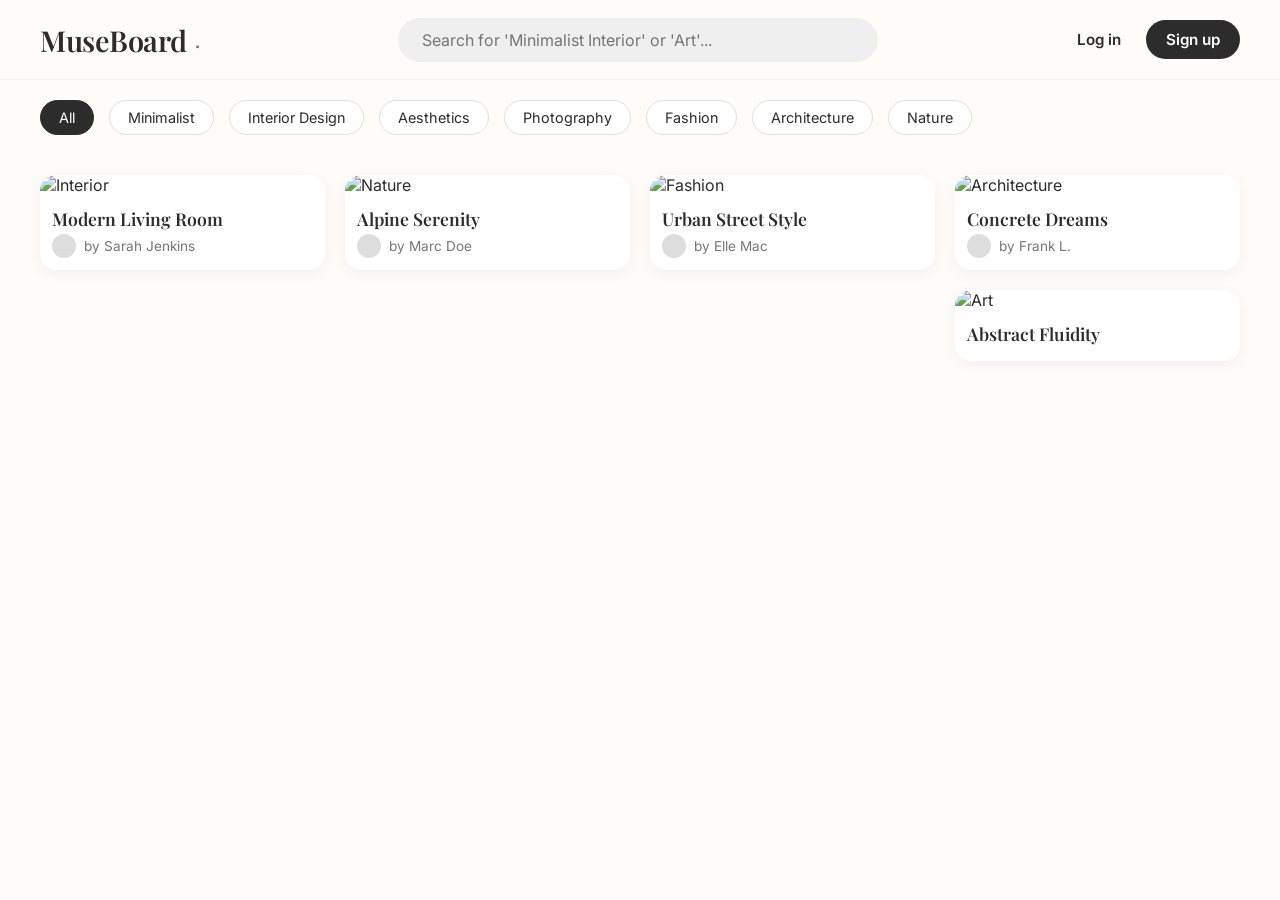
==== index.html @ be4bd3f5 "Add files via upload" ====
<!DOCTYPE html>
<html lang="en">
<head>
    <meta charset="UTF-8">
    <meta name="viewport" content="width=device-width, initial-scale=1.0">
    <title>MuseBoard | Discover Aesthetic</title>
    <link rel="preconnect" href="https://fonts.googleapis.com">
    <link rel="preconnect" href="https://fonts.gstatic.com" crossorigin>
    <link href="https://fonts.googleapis.com/css2?family=Inter:wght@300;400;600&family=Playfair+Display:wght@400;600&display=swap" rel="stylesheet">
    
    <style>
        /* --- RESET & VARIABLES --- */
        :root {
            --bg-color: #fdfcf8; /* Soft Cream */
            --text-main: #2c2c2c;
            --text-muted: #767676;
            --accent: #e63946; /* Subtle red for save button */
            --card-bg: #ffffff;
            --nav-height: 80px;
            --font-serif: 'Playfair Display', serif;
            --font-sans: 'Inter', sans-serif;
        }

        * {
            margin: 0;
            padding: 0;
            box-sizing: border-box;
        }

        body {
            background-color: var(--bg-color);
            font-family: var(--font-sans);
            color: var(--text-main);
            padding-top: var(--nav-height);
        }

        /* --- NAVIGATION --- */
        nav {
            position: fixed;
            top: 0;
            width: 100%;
            height: var(--nav-height);
            background: rgba(253, 252, 248, 0.95);
            backdrop-filter: blur(5px);
            display: flex;
            align-items: center;
            justify-content: space-between;
            padding: 0 40px;
            z-index: 100;
            border-bottom: 1px solid rgba(0,0,0,0.03);
        }

        .logo {
            font-family: var(--font-serif);
            font-size: 1.8rem;
            font-weight: 600;
            letter-spacing: -0.5px;
            color: var(--text-main);
            text-decoration: none;
            display: flex;
            align-items: center;
            gap: 8px;
        }

        .logo span {
            font-size: 1.2rem;
            color: var(--text-muted);
        }

        .search-bar {
            background: #efefef;
            border-radius: 30px;
            padding: 12px 24px;
            width: 40%;
            max-width: 600px;
            display: flex;
            align-items: center;
        }

        .search-bar input {
            background: transparent;
            border: none;
            outline: none;
            width: 100%;
            font-size: 1rem;
            font-family: var(--font-sans);
            color: var(--text-main);
        }

        .nav-links {
            display: flex;
            gap: 25px;
            align-items: center;
        }

        .nav-btn {
            text-decoration: none;
            color: var(--text-main);
            font-weight: 600;
            font-size: 0.95rem;
            transition: 0.2s;
        }

        .nav-btn.primary {
            background-color: var(--text-main);
            color: white;
            padding: 10px 20px;
            border-radius: 25px;
        }

        .nav-btn.primary:hover {
            background-color: #000;
            transform: translateY(-1px);
        }

        /* --- FILTER TAGS --- */
        .filters {
            display: flex;
            gap: 15px;
            padding: 20px 40px;
            overflow-x: auto;
            scrollbar-width: none; /* Hide scrollbar Firefox */
        }
        .filters::-webkit-scrollbar { display: none; } /* Hide scrollbar Chrome */

        .filter-tag {
            padding: 8px 18px;
            border: 1px solid #e0e0e0;
            border-radius: 20px;
            background: white;
            color: var(--text-main);
            font-size: 0.9rem;
            white-space: nowrap;
            cursor: pointer;
            transition: all 0.3s ease;
        }

        .filter-tag.active, .filter-tag:hover {
            background: var(--text-main);
            color: white;
            border-color: var(--text-main);
        }

        /* --- MASONRY GRID --- */
        .gallery-container {
            padding: 20px 40px;
            column-count: 4;
            column-gap: 20px;
        }

        @media (max-width: 1200px) { .gallery-container { column-count: 3; } }
        @media (max-width: 800px) { .gallery-container { column-count: 2; padding: 10px 20px;} }
        @media (max-width: 500px) { .gallery-container { column-count: 1; } }

        .pin {
            break-inside: avoid;
            margin-bottom: 20px;
            position: relative;
            border-radius: 16px;
            overflow: hidden;
            background: var(--card-bg);
            box-shadow: 0 4px 15px rgba(0,0,0,0.05);
            transition: transform 0.3s ease;
            cursor: zoom-in;
        }

        .pin:hover {
            transform: translateY(-4px);
            box-shadow: 0 10px 25px rgba(0,0,0,0.1);
        }

        .pin img {
            width: 100%;
            height: auto;
            display: block;
        }

        /* --- OVERLAY & TEXT --- */
        .pin-overlay {
            position: absolute;
            top: 0;
            left: 0;
            width: 100%;
            height: 100%;
            background: rgba(0,0,0,0.3);
            opacity: 0;
            transition: opacity 0.3s ease;
            display: flex;
            flex-direction: column;
            justify-content: space-between;
            padding: 15px;
        }

        .pin:hover .pin-overlay {
            opacity: 1;
        }

        .save-btn {
            align-self: flex-end;
            background-color: #e63946;
            color: white;
            border: none;
            padding: 10px 18px;
            border-radius: 24px;
            font-weight: 600;
            font-size: 0.9rem;
            cursor: pointer;
            transition: background 0.2s;
        }

        .save-btn:hover {
            background-color: #d62839;
        }

        .pin-info {
            padding: 12px;
        }

        .pin-title {
            font-family: var(--font-serif);
            font-size: 1.1rem;
            font-weight: 600;
            margin-bottom: 4px;
        }

        .pin-author {
            font-size: 0.85rem;
            color: var(--text-muted);
            display: flex;
            align-items: center;
            gap: 8px;
        }

        .avatar {
            width: 24px;
            height: 24px;
            border-radius: 50%;
            background-color: #ddd;
        }

    </style>
</head>
<body>

    <!-- Navigation -->
    <nav>
        <a href="#" class="logo">
            MuseBoard<span>.</span>
        </a>

        <div class="search-bar">
            <input type="text" placeholder="Search for 'Minimalist Interior' or 'Art'...">
        </div>

        <div class="nav-links">
            <a href="#" class="nav-btn">Log in</a>
            <a href="#" class="nav-btn primary">Sign up</a>
        </div>
    </nav>

    <!-- Filter Tags -->
    <div class="filters">
        <div class="filter-tag active">All</div>
        <div class="filter-tag">Minimalist</div>
        <div class="filter-tag">Interior Design</div>
        <div class="filter-tag">Aesthetics</div>
        <div class="filter-tag">Photography</div>
        <div class="filter-tag">Fashion</div>
        <div class="filter-tag">Architecture</div>
        <div class="filter-tag">Nature</div>
    </div>

    <!-- Masonry Grid -->
    <div class="gallery-container">

        <!-- Card 1 -->
        <div class="pin">
            <img src="https://images.unsplash.com/photo-1493663284031-b7e3aefcae8e?ixlib=rb-4.0.3&auto=format&fit=crop&w=800&q=80" alt="Interior">
            <div class="pin-overlay">
                <div></div> <!-- Spacer -->
                <button class="save-btn">Save</button>
            </div>
            <div class="pin-info">
                <div class="pin-title">Modern Living Room</div>
                <div class="pin-author">
                    <div class="avatar" style="background-image: url('https://randomuser.me/api/portraits/women/44.jpg'); background-size: cover;"></div>
                    by Sarah Jenkins
                </div>
            </div>
        </div>

        <!-- Card 2 -->
        <div class="pin">
            <img src="https://images.unsplash.com/photo-1519681393784-d120267933ba?ixlib=rb-4.0.3&auto=format&fit=crop&w=800&q=80" alt="Nature">
            <div class="pin-overlay">
                <div></div>
                <button class="save-btn">Save</button>
            </div>
            <div class="pin-info">
                <div class="pin-title">Alpine Serenity</div>
                <div class="pin-author">
                    <div class="avatar" style="background-image: url('https://randomuser.me/api/portraits/men/32.jpg'); background-size: cover;"></div>
                    by Marc Doe
                </div>
            </div>
        </div>

        <!-- Card 3 -->
        <div class="pin">
            <img src="https://images.unsplash.com/photo-1507643179173-01bfe04c832d?ixlib=rb-4.0.3&auto=format&fit=crop&w=800&q=80" alt="Fashion">
            <div class="pin-overlay">
                <div></div>
                <button class="save-btn">Save</button>
            </div>
            <div class="pin-info">
                <div class="pin-title">Urban Street Style</div>
                <div class="pin-author">
                    <div class="avatar" style="background-image: url('https://randomuser.me/api/portraits/women/65.jpg'); background-size: cover;"></div>
                    by Elle Mac
                </div>
            </div>
        </div>

        <!-- Card 4 -->
        <div class="pin">
            <img src="https://images.unsplash.com/photo-1513519245088-0e12902e5a38?ixlib=rb-4.0.3&auto=format&fit=crop&w=800&q=80" alt="Architecture">
            <div class="pin-overlay">
                <div></div>
                <button class="save-btn">Save</button>
            </div>
            <div class="pin-info">
                <div class="pin-title">Concrete Dreams</div>
                <div class="pin-author">
                    <div class="avatar" style="background-image: url('https://randomuser.me/api/portraits/men/85.jpg'); background-size: cover;"></div>
                    by Frank L.
                </div>
            </div>
        </div>

        <!-- Card 5 -->
        <div class="pin">
            <img src="https://images.unsplash.com/photo-1524413840807-0c3cb6fa808d?ixlib=rb-4.0.3&auto=format&fit=crop&w=800&q=80" alt="Art">
            <div class="pin-overlay">
                <div></div>
                <button class="save-btn">Save</button>
            </div>
            <div class="pin-info">
                <div class="pin-title">Abstract Fluidity</div>
                <div class="pin-author">
                    <div class="avatar" style="background-image: url('https
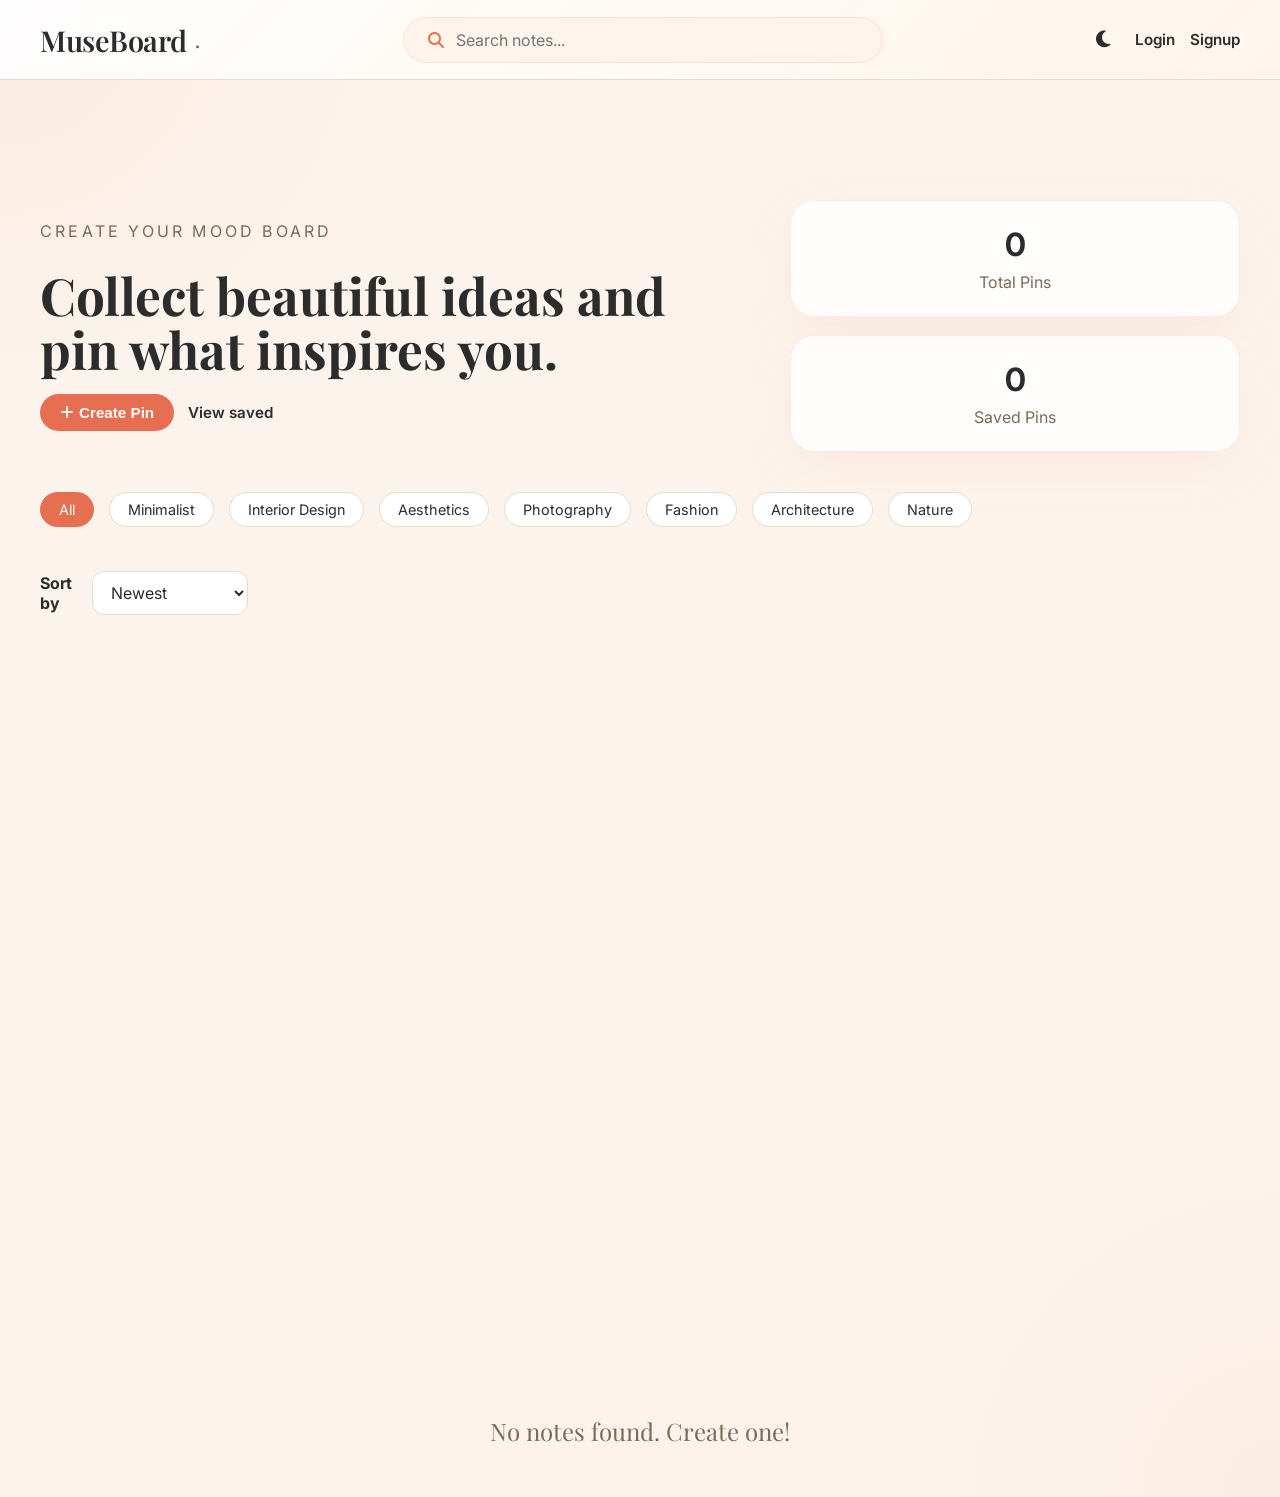
==== commit d2eca76b: "Add files via upload" ====
--- a/index.html
+++ b/index.html
@@ -7,237 +7,123 @@
     <link rel="preconnect" href="https://fonts.googleapis.com">
     <link rel="preconnect" href="https://fonts.gstatic.com" crossorigin>
     <link href="https://fonts.googleapis.com/css2?family=Inter:wght@300;400;600&family=Playfair+Display:wght@400;600&display=swap" rel="stylesheet">
-    
+    <link rel="stylesheet" href="https://cdnjs.cloudflare.com/ajax/libs/font-awesome/6.4.0/css/all.min.css">
+    <link rel="stylesheet" href="Style.css">
+    <script src="https://cdnjs.cloudflare.com/ajax/libs/html2canvas/1.4.1/html2canvas.min.js"></script>
+
     <style>
-        /* --- RESET & VARIABLES --- */
-        :root {
-            --bg-color: #fdfcf8; /* Soft Cream */
-            --text-main: #2c2c2c;
-            --text-muted: #767676;
-            --accent: #e63946; /* Subtle red for save button */
-            --card-bg: #ffffff;
-            --nav-height: 80px;
-            --font-serif: 'Playfair Display', serif;
-            --font-sans: 'Inter', sans-serif;
-        }
-
-        * {
-            margin: 0;
-            padding: 0;
-            box-sizing: border-box;
-        }
-
-        body {
-            background-color: var(--bg-color);
-            font-family: var(--font-sans);
-            color: var(--text-main);
-            padding-top: var(--nav-height);
-        }
-
-        /* --- NAVIGATION --- */
-        nav {
-            position: fixed;
-            top: 0;
-            width: 100%;
-            height: var(--nav-height);
-            background: rgba(253, 252, 248, 0.95);
-            backdrop-filter: blur(5px);
+        /* ── User Badge ── */
+        #userBadge {
+            display: none;
+            align-items: center;
+            gap: 9px;
+            background: var(--card, #fff);
+            border: 1px solid var(--border, #e0e0e0);
+            border-radius: 50px;
+            padding: 5px 13px 5px 5px;
+            box-shadow: 0 4px 18px rgba(0,0,0,0.12);
+            cursor: pointer;
+            position: relative;
+            animation: badgeIn 0.4s cubic-bezier(0.34,1.56,0.64,1) both;
+            transition: box-shadow 0.2s;
+        }
+        #userBadge:hover { box-shadow: 0 6px 24px rgba(230,57,70,0.18); }
+        #userBadge.visible { display: flex; }
+
+        @keyframes badgeIn {
+            from { opacity: 0; transform: scale(0.85) translateY(-6px); }
+            to   { opacity: 1; transform: scale(1)    translateY(0);    }
+        }
+
+        .avatar-circle {
+            width: 34px;
+            height: 34px;
+            border-radius: 50%;
+            background: linear-gradient(135deg, #e63946, #ff9a6c);
+            color: #fff;
             display: flex;
             align-items: center;
-            justify-content: space-between;
-            padding: 0 40px;
-            z-index: 100;
-            border-bottom: 1px solid rgba(0,0,0,0.03);
-        }
-
-        .logo {
-            font-family: var(--font-serif);
-            font-size: 1.8rem;
+            justify-content: center;
+            font-family: 'Playfair Display', serif;
+            font-size: 0.95rem;
+            font-weight: 700;
+            flex-shrink: 0;
+            box-shadow: 0 2px 8px rgba(230,57,70,0.3);
+            user-select: none;
+        }
+
+        .badge-email {
+            font-size: 0.82rem;
             font-weight: 600;
-            letter-spacing: -0.5px;
-            color: var(--text-main);
-            text-decoration: none;
+            color: var(--text, #222);
+            max-width: 150px;
+            white-space: nowrap;
+            overflow: hidden;
+            text-overflow: ellipsis;
+        }
+
+        /* Dropdown */
+        .badge-dropdown {
+            display: none;
+            position: absolute;
+            top: calc(100% + 6px);
+            right: 0;
+            background: var(--card, #fff);
+            border: 1px solid var(--border, #e0e0e0);
+            border-radius: 14px;
+            box-shadow: 0 10px 32px rgba(0,0,0,0.16);
+            min-width: 175px;
+            overflow: hidden;
+            z-index: 9999;
+            animation: dropIn 0.18s ease both;
+        }
+        @keyframes dropIn {
+            from { opacity: 0; transform: translateY(-6px); }
+            to   { opacity: 1; transform: translateY(0); }
+        }
+        #userBadge:hover .badge-dropdown,
+        #userBadge:focus-within .badge-dropdown { display: block; }
+
+        .dropdown-item {
+            padding: 11px 15px;
+            font-size: 0.86rem;
+            color: var(--text, #222);
+            cursor: pointer;
             display: flex;
             align-items: center;
-            gap: 8px;
-        }
-
-        .logo span {
-            font-size: 1.2rem;
-            color: var(--text-muted);
-        }
-
-        .search-bar {
-            background: #efefef;
-            border-radius: 30px;
-            padding: 12px 24px;
-            width: 40%;
-            max-width: 600px;
-            display: flex;
-            align-items: center;
-        }
-
-        .search-bar input {
-            background: transparent;
-            border: none;
-            outline: none;
-            width: 100%;
-            font-size: 1rem;
-            font-family: var(--font-sans);
-            color: var(--text-main);
-        }
-
-        .nav-links {
-            display: flex;
-            gap: 25px;
-            align-items: center;
-        }
-
-        .nav-btn {
-            text-decoration: none;
-            color: var(--text-main);
+            gap: 9px;
+            transition: background 0.15s;
+            font-family: 'Inter', sans-serif;
+        }
+        .dropdown-item:hover { background: rgba(230,57,70,0.07); }
+        .dropdown-item.logout {
+            color: #e63946;
+            border-top: 1px solid var(--border, #e0e0e0);
             font-weight: 600;
-            font-size: 0.95rem;
-            transition: 0.2s;
-        }
-
-        .nav-btn.primary {
-            background-color: var(--text-main);
-            color: white;
-            padding: 10px 20px;
-            border-radius: 25px;
-        }
-
-        .nav-btn.primary:hover {
-            background-color: #000;
-            transform: translateY(-1px);
-        }
-
-        /* --- FILTER TAGS --- */
-        .filters {
-            display: flex;
-            gap: 15px;
-            padding: 20px 40px;
-            overflow-x: auto;
-            scrollbar-width: none; /* Hide scrollbar Firefox */
-        }
-        .filters::-webkit-scrollbar { display: none; } /* Hide scrollbar Chrome */
-
-        .filter-tag {
-            padding: 8px 18px;
-            border: 1px solid #e0e0e0;
-            border-radius: 20px;
-            background: white;
-            color: var(--text-main);
-            font-size: 0.9rem;
-            white-space: nowrap;
-            cursor: pointer;
-            transition: all 0.3s ease;
-        }
-
-        .filter-tag.active, .filter-tag:hover {
-            background: var(--text-main);
-            color: white;
-            border-color: var(--text-main);
-        }
-
-        /* --- MASONRY GRID --- */
-        .gallery-container {
-            padding: 20px 40px;
-            column-count: 4;
-            column-gap: 20px;
-        }
-
-        @media (max-width: 1200px) { .gallery-container { column-count: 3; } }
-        @media (max-width: 800px) { .gallery-container { column-count: 2; padding: 10px 20px;} }
-        @media (max-width: 500px) { .gallery-container { column-count: 1; } }
-
-        .pin {
-            break-inside: avoid;
-            margin-bottom: 20px;
-            position: relative;
-            border-radius: 16px;
-            overflow: hidden;
-            background: var(--card-bg);
-            box-shadow: 0 4px 15px rgba(0,0,0,0.05);
-            transition: transform 0.3s ease;
-            cursor: zoom-in;
-        }
-
-        .pin:hover {
-            transform: translateY(-4px);
-            box-shadow: 0 10px 25px rgba(0,0,0,0.1);
-        }
-
-        .pin img {
-            width: 100%;
-            height: auto;
-            display: block;
-        }
-
-        /* --- OVERLAY & TEXT --- */
-        .pin-overlay {
-            position: absolute;
-            top: 0;
-            left: 0;
-            width: 100%;
-            height: 100%;
-            background: rgba(0,0,0,0.3);
-            opacity: 0;
-            transition: opacity 0.3s ease;
-            display: flex;
-            flex-direction: column;
-            justify-content: space-between;
-            padding: 15px;
-        }
-
-        .pin:hover .pin-overlay {
-            opacity: 1;
-        }
-
-        .save-btn {
-            align-self: flex-end;
-            background-color: #e63946;
-            color: white;
-            border: none;
-            padding: 10px 18px;
-            border-radius: 24px;
-            font-weight: 600;
-            font-size: 0.9rem;
-            cursor: pointer;
-            transition: background 0.2s;
-        }
-
-        .save-btn:hover {
-            background-color: #d62839;
-        }
-
-        .pin-info {
-            padding: 12px;
-        }
-
-        .pin-title {
-            font-family: var(--font-serif);
-            font-size: 1.1rem;
-            font-weight: 600;
-            margin-bottom: 4px;
-        }
-
-        .pin-author {
-            font-size: 0.85rem;
-            color: var(--text-muted);
-            display: flex;
-            align-items: center;
-            gap: 8px;
-        }
-
-        .avatar {
-            width: 24px;
-            height: 24px;
-            border-radius: 50%;
-            background-color: #ddd;
-        }
-
+        }
+        .dropdown-item svg { flex-shrink: 0; opacity: 0.8; }
+
+        [data-theme="dark"] #userBadge {
+            background: #12141f;
+            border-color: #2b3350;
+            box-shadow: 0 4px 18px rgba(0,0,0,0.35);
+        }
+
+        [data-theme="dark"] .badge-email,
+        [data-theme="dark"] .dropdown-item {
+            color: #ebefff;
+        }
+
+        [data-theme="dark"] .badge-dropdown {
+            background: #141928;
+            border-color: #2d374b;
+            box-shadow: 0 10px 32px rgba(0,0,0,0.35);
+        }
+
+        [data-theme="dark"] .dropdown-item:hover { background: rgba(255,255,255,0.08); }
+
+        /* Hide auth nav links when logged in */
+        .nav-links.logged-in .auth-only { display: none !important; }
     </style>
 </head>
 <body>
@@ -249,102 +135,549 @@
         </a>
 
         <div class="search-bar">
-            <input type="text" placeholder="Search for 'Minimalist Interior' or 'Art'...">
-        </div>
-
-        <div class="nav-links">
-            <a href="#" class="nav-btn">Log in</a>
-            <a href="#" class="nav-btn primary">Sign up</a>
-        </div>
-    </nav>
-
-    <!-- Filter Tags -->
-    <div class="filters">
-        <div class="filter-tag active">All</div>
-        <div class="filter-tag">Minimalist</div>
-        <div class="filter-tag">Interior Design</div>
-        <div class="filter-tag">Aesthetics</div>
-        <div class="filter-tag">Photography</div>
-        <div class="filter-tag">Fashion</div>
-        <div class="filter-tag">Architecture</div>
-        <div class="filter-tag">Nature</div>
-    </div>
-
-    <!-- Masonry Grid -->
-    <div class="gallery-container">
-
-        <!-- Card 1 -->
-        <div class="pin">
-            <img src="https://images.unsplash.com/photo-1493663284031-b7e3aefcae8e?ixlib=rb-4.0.3&auto=format&fit=crop&w=800&q=80" alt="Interior">
-            <div class="pin-overlay">
-                <div></div> <!-- Spacer -->
-                <button class="save-btn">Save</button>
-            </div>
-            <div class="pin-info">
-                <div class="pin-title">Modern Living Room</div>
-                <div class="pin-author">
-                    <div class="avatar" style="background-image: url('https://randomuser.me/api/portraits/women/44.jpg'); background-size: cover;"></div>
-                    by Sarah Jenkins
+            <i class="fa-solid fa-magnifying-glass search-icon"></i>
+            <input type="text" id="searchInput" placeholder="Search notes...">
+        </div>
+
+        <div class="nav-links" id="navLinks">
+            <button id="themeToggle" class="icon-btn" title="Toggle Dark Mode">
+                <i class="fa-solid fa-moon"></i>
+            </button>
+            <!-- Hidden once logged in -->
+            <a href="login.html" class="nav-btn auth-only">Login</a>
+            <a href="signup.html" class="nav-btn auth-only">Signup</a>
+
+            <!-- User Badge (shown when logged in) -->
+            <div id="userBadge" tabindex="0">
+                <div class="avatar-circle" id="avatarInitial">?</div>
+                <span class="badge-email" id="badgeEmail">user@example.com</span>
+
+                <div class="badge-dropdown">
+                    <div class="dropdown-item logout" id="logoutBtn">
+                        <svg width="14" height="14" viewBox="0 0 24 24" fill="none" stroke="currentColor" stroke-width="2"><path d="M9 21H5a2 2 0 0 1-2-2V5a2 2 0 0 1 2-2h4"/><polyline points="16 17 21 12 16 7"/><line x1="21" y1="12" x2="9" y2="12"/></svg>
+                        Sign Out
+                    </div>
                 </div>
             </div>
         </div>
-
-        <!-- Card 2 -->
-        <div class="pin">
-            <img src="https://images.unsplash.com/photo-1519681393784-d120267933ba?ixlib=rb-4.0.3&auto=format&fit=crop&w=800&q=80" alt="Nature">
-            <div class="pin-overlay">
-                <div></div>
-                <button class="save-btn">Save</button>
+    </nav>
+
+    <section class="hero">
+        <div class="hero-copy">
+            <p class="hero-label">Create your mood board</p>
+            <h1>Collect beautiful ideas and pin what inspires you.</h1>
+            <div class="hero-actions">
+                <button id="heroAddBtn" class="nav-btn primary"><i class="fa-solid fa-plus"></i> Create Pin</button>
+                <a href="saved.html" class="nav-btn">View saved</a>
             </div>
-            <div class="pin-info">
-                <div class="pin-title">Alpine Serenity</div>
-                <div class="pin-author">
-                    <div class="avatar" style="background-image: url('https://randomuser.me/api/portraits/men/32.jpg'); background-size: cover;"></div>
-                    by Marc Doe
+        </div>
+        <div class="hero-stats">
+            <div class="stat-card">
+                <span id="heroTotalCount">0</span>
+                <p>Total Pins</p>
+            </div>
+            <div class="stat-card">
+                <span id="heroSavedCount">0</span>
+                <p>Saved Pins</p>
+            </div>
+        </div>
+    </section>
+
+    <!-- Filter Tags -->
+    <div class="filter-row">
+        <div class="filters" id="categoryFilters">
+            <a href="category.html?category=All" class="filter-tag active" data-cat="All">All</a>
+            <a href="category.html?category=Minimalist" class="filter-tag" data-cat="Minimalist">Minimalist</a>
+            <a href="category.html?category=Interior%20Design" class="filter-tag" data-cat="Interior Design">Interior Design</a>
+            <a href="category.html?category=Aesthetics" class="filter-tag" data-cat="Aesthetics">Aesthetics</a>
+            <a href="category.html?category=Photography" class="filter-tag" data-cat="Photography">Photography</a>
+            <a href="category.html?category=Fashion" class="filter-tag" data-cat="Fashion">Fashion</a>
+            <a href="category.html?category=Architecture" class="filter-tag" data-cat="Architecture">Architecture</a>
+            <a href="category.html?category=Nature" class="filter-tag" data-cat="Nature">Nature</a>
+        </div>
+        <div class="sort-group">
+            <label for="sortOrder">Sort by</label>
+            <select id="sortOrder" class="form-control">
+                <option value="new">Newest</option>
+                <option value="old">Oldest</option>
+            </select>
+        </div>
+    </div>
+
+    <!-- Masonry Grid -->
+    <div class="gallery-container" id="boardContainer"></div>
+    
+    <div id="emptyState" class="hidden-el empty-state">
+        No notes found. Create one!
+    </div>
+
+    <button id="backToTop" class="back-to-top hidden-el" title="Back to top">
+        <i class="fa-solid fa-arrow-up"></i>
+    </button>
+
+    <div id="previewModal" class="preview-modal hidden-el">
+        <div class="preview-modal-card">
+            <button class="close-modal preview-close"><i class="fa-solid fa-times"></i></button>
+            <img id="previewImage" src="" alt="Preview" class="preview-image">
+            <div class="preview-details">
+                <p id="previewCategory" class="preview-category"></p>
+                <p id="previewText" class="preview-text"></p>
+            </div>
+            <div class="preview-actions">
+                <button id="previewPinButton" class="nav-btn primary"><i class="fa-solid fa-thumbtack"></i> Pin</button>
+                <button id="previewDownloadButton" class="nav-btn"><i class="fa-solid fa-download"></i> Download</button>
+                <button id="previewShareButton" class="nav-btn"><i class="fa-solid fa-share-from-square"></i> Share</button>
+            </div>
+        </div>
+    </div>
+
+    <!-- Modal -->
+    <div id="noteModal" class="modal hidden">
+        <div class="modal-content">
+            <div class="modal-header">
+                <h2 id="modalTitle">Add Note</h2>
+                <button class="close-modal"><i class="fa-solid fa-times"></i></button>
+            </div>
+            <form id="noteForm">
+                <input type="hidden" id="noteId">
+                <div class="form-group">
+                    <input id="noteTitle" class="form-control" placeholder="Title (optional)">
                 </div>
-            </div>
-        </div>
-
-        <!-- Card 3 -->
-        <div class="pin">
-            <img src="https://images.unsplash.com/photo-1507643179173-01bfe04c832d?ixlib=rb-4.0.3&auto=format&fit=crop&w=800&q=80" alt="Fashion">
-            <div class="pin-overlay">
-                <div></div>
-                <button class="save-btn">Save</button>
-            </div>
-            <div class="pin-info">
-                <div class="pin-title">Urban Street Style</div>
-                <div class="pin-author">
-                    <div class="avatar" style="background-image: url('https://randomuser.me/api/portraits/women/65.jpg'); background-size: cover;"></div>
-                    by Elle Mac
+                <div class="form-group">
+                    <textarea id="noteContent" class="form-control" placeholder="Write something aesthetic..."></textarea>
                 </div>
-            </div>
-        </div>
-
-        <!-- Card 4 -->
-        <div class="pin">
-            <img src="https://images.unsplash.com/photo-1513519245088-0e12902e5a38?ixlib=rb-4.0.3&auto=format&fit=crop&w=800&q=80" alt="Architecture">
-            <div class="pin-overlay">
-                <div></div>
-                <button class="save-btn">Save</button>
-            </div>
-            <div class="pin-info">
-                <div class="pin-title">Concrete Dreams</div>
-                <div class="pin-author">
-                    <div class="avatar" style="background-image: url('https://randomuser.me/api/portraits/men/85.jpg'); background-size: cover;"></div>
-                    by Frank L.
+                <div class="form-group">
+                    <label style="font-weight: 600; margin-bottom: 8px; display: block;">Image (Optional)</label>
+                    <input type="file" id="noteImage" accept="image/*" class="form-control" style="border: none; padding: 0;">
+                    <input type="url" id="noteImageUrl" class="form-control" placeholder="Or enter an image URL">
+                    <img id="imagePreview" class="hidden-el" style="max-width: 100%; max-height: 200px; margin-top: 10px; border-radius: 8px;">
                 </div>
-            </div>
-        </div>
-
-        <!-- Card 5 -->
-        <div class="pin">
-            <img src="https://images.unsplash.com/photo-1524413840807-0c3cb6fa808d?ixlib=rb-4.0.3&auto=format&fit=crop&w=800&q=80" alt="Art">
-            <div class="pin-overlay">
-                <div></div>
-                <button class="save-btn">Save</button>
-            </div>
-            <div class="pin-info">
-                <div class="pin-title">Abstract Fluidity</div>
-                <div class="pin-author">
-                    <div class="avatar" style="background-image: url('https+                <div class="form-group category-group">
+                    <label style="font-weight: 600; margin-bottom: 8px; display: block;">Category</label>
+                    <select id="noteCategory" class="form-control">
+                        <option value="Minimalist">Minimalist</option>
+                        <option value="Interior Design">Interior Design</option>
+                        <option value="Aesthetics">Aesthetics</option>
+                        <option value="Photography">Photography</option>
+                        <option value="Fashion">Fashion</option>
+                        <option value="Architecture">Architecture</option>
+                        <option value="Nature">Nature</option>
+                        <option value="Other">Other</option>
+                    </select>
+                </div>
+                <button type="submit" class="nav-btn primary" style="width: 100%; justify-content: center; padding: 15px;">Save Note</button>
+            </form>
+        </div>
+    </div>
+
+    <!-- Firebase Compat SDK -->
+    <script src="https://www.gstatic.com/firebasejs/9.23.0/firebase-app-compat.js"></script>
+    <script src="https://www.gstatic.com/firebasejs/9.23.0/firebase-auth-compat.js"></script>
+    <script src="https://www.gstatic.com/firebasejs/9.23.0/firebase-firestore-compat.js"></script>
+
+    <script>
+        // ── Firebase Init ──
+        var firebaseConfig = {
+            apiKey:            "AIzaSyDbsi3PaZ993KuT1pDPMuOfNE8oFNhrAi0",
+            authDomain:        "muse-board-d1a13.firebaseapp.com",
+            projectId:         "muse-board-d1a13",
+            storageBucket:     "muse-board-d1a13.firebasestorage.app",
+            messagingSenderId: "196744972241",
+            appId:             "1:196744972241:web:4e4691b96de283b50782f0",
+            measurementId:     "G-47BMD7B5QR"
+        };
+        if (!firebase.apps.length) { firebase.initializeApp(firebaseConfig); }
+        var auth = firebase.auth();
+
+        var userBadge     = document.getElementById('userBadge');
+        var avatarInitial = document.getElementById('avatarInitial');
+        var badgeEmail    = document.getElementById('badgeEmail');
+        var logoutBtn     = document.getElementById('logoutBtn');
+        var navLinks      = document.getElementById('navLinks');
+
+        // Show/hide badge based on auth state
+        auth.onAuthStateChanged(function(user) {
+            if (user) {
+                var email   = user.email || '';
+                var initial = email ? email.charAt(0).toUpperCase() : (user.displayName ? user.displayName.charAt(0).toUpperCase() : '?');
+                avatarInitial.textContent = initial;
+                badgeEmail.textContent    = email;
+                userBadge.classList.add('visible');
+                navLinks.classList.add('logged-in');   
+            } else {
+                userBadge.classList.remove('visible');
+                navLinks.classList.remove('logged-in');
+            }
+        });
+
+        logoutBtn.addEventListener('click', function() {
+            auth.signOut();
+        });
+    </script>
+
+    <script>
+        document.addEventListener('DOMContentLoaded', () => {
+            const boardContainer = document.getElementById('boardContainer');
+            const emptyState = document.getElementById('emptyState');
+            const searchInput = document.getElementById('searchInput');
+            const themeToggle = document.getElementById('themeToggle');
+            
+            const noteModal = document.getElementById('noteModal');
+            const previewModal = document.getElementById('previewModal');
+            const noteCloseBtn = noteModal.querySelector('.close-modal');
+            const previewCloseBtn = previewModal.querySelector('.preview-close');
+            const noteForm = document.getElementById('noteForm');
+            const noteIdInput = document.getElementById('noteId');
+            const noteTitleInput = document.getElementById('noteTitle');
+            const noteContentInput = document.getElementById('noteContent');
+            const noteCategoryInput = document.getElementById('noteCategory');
+            const noteImageInput = document.getElementById('noteImage');
+            const noteImageUrlInput = document.getElementById('noteImageUrl');
+            const imagePreview = document.getElementById('imagePreview');
+            const modalTitle = document.getElementById('modalTitle');
+            const heroAddBtn = document.getElementById('heroAddBtn');
+            const heroTotalCount = document.getElementById('heroTotalCount');
+            const heroSavedCount = document.getElementById('heroSavedCount');
+            const previewImage = document.getElementById('previewImage');
+            const previewText = document.getElementById('previewText');
+            const previewCategory = document.getElementById('previewCategory');
+            const previewPinButton = document.getElementById('previewPinButton');
+            const previewDownloadButton = document.getElementById('previewDownloadButton');
+            const previewShareButton = document.getElementById('previewShareButton');
+            const sortOrder = document.getElementById('sortOrder');
+            const backToTop = document.getElementById('backToTop');
+            let currentNoteColor = '#ffffff';
+            let currentPreviewNoteId = null;
+            
+            let currentImageBase64 = null;
+            
+            const filterTags = document.querySelectorAll('.filter-tag');
+
+            let notes = JSON.parse(localStorage.getItem('museboard_notes')) || [];
+            let historyStack = [];
+            let currentCategory = 'All';
+
+            initTheme();
+            renderNotes();
+
+            // --- Theme ---
+            function initTheme() {
+                const saved = localStorage.getItem('theme');
+                if (saved === 'dark' || (!saved && window.matchMedia('(prefers-color-scheme: dark)').matches)) {
+                    document.documentElement.setAttribute('data-theme', 'dark');
+                    themeToggle.innerHTML = '<i class="fa-solid fa-sun"></i>';
+                }
+                themeToggle.addEventListener('click', () => {
+                    if (document.documentElement.getAttribute('data-theme') === 'dark') {
+                        document.documentElement.removeAttribute('data-theme');
+                        localStorage.setItem('theme', 'light');
+                        themeToggle.innerHTML = '<i class="fa-solid fa-moon"></i>';
+                    } else {
+                        document.documentElement.setAttribute('data-theme', 'dark');
+                        localStorage.setItem('theme', 'dark');
+                        themeToggle.innerHTML = '<i class="fa-solid fa-sun"></i>';
+                    }
+                });
+            }
+
+            // --- Data ---
+            function saveNotes(newNotes) {
+                historyStack.push(JSON.stringify(notes));
+                if (historyStack.length > 20) historyStack.shift();
+                notes = newNotes;
+                localStorage.setItem('museboard_notes', JSON.stringify(notes));
+                renderNotes();
+            }
+
+            document.addEventListener('keydown', (e) => {
+                if ((e.ctrlKey || e.metaKey) && e.key === 'z') {
+                    e.preventDefault();
+                }
+                if (e.key.toLowerCase() === 'n' && !e.target.matches('input, textarea')) {
+                    e.preventDefault();
+                    openModal();
+                }
+            });
+
+            // --- Filters ---
+            filterTags.forEach(tag => {
+                tag.addEventListener('click', () => {
+                    filterTags.forEach(t => t.classList.remove('active'));
+                    tag.classList.add('active');
+                    currentCategory = tag.getAttribute('data-cat');
+                    renderNotes();
+                });
+            });
+
+            searchInput.addEventListener('input', () => renderNotes());
+            sortOrder.addEventListener('change', () => renderNotes());
+            heroAddBtn.addEventListener('click', () => openModal());
+            previewCloseBtn.addEventListener('click', () => previewModal.classList.add('hidden-el'));
+            previewModal.addEventListener('click', (event) => {
+                if (event.target === previewModal) previewModal.classList.add('hidden-el');
+            });
+
+            previewPinButton.addEventListener('click', () => {
+                if (!currentPreviewNoteId) return;
+                const idx = notes.findIndex(n => n.id === currentPreviewNoteId);
+                if (idx > -1) {
+                    const updated = [...notes];
+                    updated[idx] = { ...updated[idx], saved: !updated[idx].saved };
+                    saveNotes(updated);
+                    previewModal.classList.add('hidden-el');
+                }
+            });
+
+            previewDownloadButton.addEventListener('click', () => {
+                if (!currentPreviewNoteId) return;
+                const note = notes.find(n => n.id === currentPreviewNoteId);
+                if (note && note.image) {
+                    const link = document.createElement('a');
+                    link.href = note.image;
+                    link.download = `MuseBoard_pin_${note.id}.png`;
+                    link.click();
+                }
+            });
+
+            previewShareButton.addEventListener('click', async () => {
+                if (!currentPreviewNoteId) return;
+                const note = notes.find(n => n.id === currentPreviewNoteId);
+                if (!note) return;
+                const shareText = `${note.title ? note.title + '\n' : ''}${note.content}\n\nCheck out this pin on MuseBoard.`;
+                try {
+                    await navigator.clipboard.writeText(shareText);
+                    alert('Pin copied to clipboard!');
+                } catch (error) {
+                    console.error('Clipboard write failed:', error);
+                    alert('Unable to copy pin. Please try again.');
+                }
+            });
+
+            window.addEventListener('scroll', () => {
+                if (window.scrollY > 280) {
+                    backToTop.classList.add('visible');
+                    backToTop.classList.remove('hidden-el');
+                } else {
+                    backToTop.classList.remove('visible');
+                    backToTop.classList.add('hidden-el');
+                }
+            });
+
+            backToTop.addEventListener('click', () => {
+                window.scrollTo({ top: 0, behavior: 'smooth' });
+            });
+
+            // --- Rendering ---
+            function renderNotes() {
+                boardContainer.innerHTML = '';
+                updateHeroStats();
+                let filtered = notes;
+
+                if (currentCategory !== 'All') {
+                    filtered = filtered.filter(n => n.category === currentCategory);
+                }
+
+                const term = searchInput.value.toLowerCase();
+                if (term) {
+                    filtered = filtered.filter(n => n.content.toLowerCase().includes(term));
+                }
+
+                if (filtered.length === 0) {
+                    emptyState.classList.remove('hidden-el');
+                } else {
+                    emptyState.classList.add('hidden-el');
+                    filtered.sort((a, b) => {
+                        if (sortOrder.value === 'old') return a.timestamp - b.timestamp;
+                        return b.timestamp - a.timestamp;
+                    });
+
+                    filtered.forEach(note => {
+                        const card = document.createElement('div');
+                        card.className = 'pin';
+                        card.style.backgroundColor = note.color;
+                        
+                        const hex = note.color.replace('#', '');
+                        const r = parseInt(hex.substr(0, 2), 16), g = parseInt(hex.substr(2, 2), 16), b = parseInt(hex.substr(4, 2), 16);
+                        const yiq = ((r * 299) + (g * 587) + (b * 114)) / 1000;
+                        const textColor = (yiq >= 128) ? '#2c2c2c' : '#ffffff';
+                        card.style.color = textColor;
+
+                        const imgHtml = note.image ? `<img src="${note.image}" alt="Note Image" class="pin-image">` : '';
+                        const titleHtml = note.title ? `<h3 class="pin-title">${escapeHTML(note.title)}</h3>` : '';
+
+                        card.innerHTML = `
+                            <div class="pin-badge">${note.category || 'Other'}</div>
+                            ${imgHtml}
+                            ${titleHtml}
+                            <div class="note-content">${escapeHTML(note.content)}</div>
+                            <div class="pin-overlay">
+                                <div></div>
+                                <div class="action-buttons">
+                                    <button class="save-btn edit-btn" data-id="${note.id}" title="Edit"><i class="fa-solid fa-pen"></i></button>
+                                    ${note.image ? `<button class="save-btn save-img-btn ${note.saved ? 'saved' : ''}" data-id="${note.id}" title="${note.saved ? 'Unsave' : 'Save'}"><i class="fa-solid fa-bookmark"></i></button>` : ''}
+                                    ${note.image ? `<button class="save-btn download-img-btn" data-id="${note.id}" title="Download Image"><i class="fa-solid fa-download"></i></button>` : ''}
+                                    <button class="save-btn delete delete-btn" data-id="${note.id}" title="Delete"><i class="fa-solid fa-trash"></i></button>
+                                </div>
+                            </div>
+                        `;
+                        boardContainer.appendChild(card);
+                        const previewImageEl = card.querySelector('.pin-image');
+                        if (previewImageEl) {
+                            previewImageEl.addEventListener('click', () => openPreview(note));
+                        }
+                    });
+
+                    document.querySelectorAll('.edit-btn').forEach(btn => btn.addEventListener('click', (e) => openModal(e.currentTarget.dataset.id)));
+                    document.querySelectorAll('.save-img-btn').forEach(btn => btn.addEventListener('click', (e) => {
+                        const idx = notes.findIndex(n => n.id === e.currentTarget.dataset.id);
+                        if (idx > -1) {
+                            const updated = [...notes];
+                            updated[idx] = { ...updated[idx], saved: !updated[idx].saved };
+                            saveNotes(updated);
+                        }
+                    }));
+                    document.querySelectorAll('.download-img-btn').forEach(btn => btn.addEventListener('click', (e) => {
+                        const imgNote = notes.find(n => n.id === e.currentTarget.dataset.id);
+                        if (imgNote && imgNote.image) {
+                            const link = document.createElement('a');
+                            link.href = imgNote.image;
+                            link.download = `MuseBoard_image_${imgNote.id}.png`;
+                            link.click();
+                        }
+                    }));
+                    document.querySelectorAll('.delete-btn').forEach(btn => btn.addEventListener('click', (e) => {
+                        if(confirm('Delete note?')) saveNotes(notes.filter(n => n.id !== e.currentTarget.dataset.id));
+                    }));
+                }
+            }
+
+            function updateHeroStats() {
+                const savedCount = notes.filter(n => n.saved).length;
+                heroTotalCount.textContent = notes.length;
+                heroSavedCount.textContent = savedCount;
+                if (previewPinButton) {
+                    previewPinButton.textContent = previewPinButton.textContent.includes('Unpin') ? 'Unpin' : 'Pin';
+                }
+            }
+
+            function openPreview(note) {
+                currentPreviewNoteId = note.id;
+                previewImage.src = note.image || '';
+                previewText.textContent = note.content;
+                previewCategory.textContent = note.category ? note.category : 'Other';
+                previewPinButton.innerHTML = note.saved ? '<i class="fa-solid fa-thumbtack"></i> Unpin' : '<i class="fa-solid fa-thumbtack"></i> Pin';
+                previewModal.classList.remove('hidden-el');
+            }
+
+            function escapeHTML(str) {
+                return str.replace(/[&<>'"]/g, tag => ({'&': '&amp;', '<': '&lt;', '>': '&gt;', "'": '&#39;', '"': '&quot;'}[tag] || tag));
+            }
+
+            // --- Modal ---
+            function openModal(id = null) {
+                noteImageInput.value = '';
+                imagePreview.src = '';
+                imagePreview.classList.add('hidden-el');
+                currentImageBase64 = null;
+
+                if (id) {
+                    const note = notes.find(n => n.id === id);
+                    if (note) {
+                        modalTitle.textContent = 'Edit Note';
+                        noteIdInput.value = note.id;
+                        noteTitleInput.value = note.title || '';
+                        noteContentInput.value = note.content;
+                        currentNoteColor = note.color;
+                        noteCategoryInput.value = note.category || 'Minimalist';
+                        if (note.image) {
+                            imagePreview.src = note.image;
+                            imagePreview.classList.remove('hidden-el');
+                            currentImageBase64 = note.image;
+                            if (!note.image.startsWith('data:image')) {
+                                noteImageUrlInput.value = note.image;
+                            } else {
+                                noteImageUrlInput.value = '';
+                            }
+                        }
+                    }
+                } else {
+                    modalTitle.textContent = 'Add Note';
+                    noteIdInput.value = '';
+                    noteTitleInput.value = '';
+                    noteContentInput.value = '';
+                    noteCategoryInput.value = currentCategory !== 'All' ? currentCategory : 'Minimalist';
+                    noteImageInput.value = '';
+                    noteImageUrlInput.value = '';
+                    imagePreview.src = '';
+                    imagePreview.classList.add('hidden-el');
+                    const colors = ['#fdfcf8', '#ffe5d9', '#d8e2dc', '#fcd5ce', '#e8e8e4', '#ffffff'];
+                    currentNoteColor = colors[Math.floor(Math.random() * colors.length)];
+                }
+                noteModal.classList.remove('hidden');
+                setTimeout(() => noteContentInput.focus(), 50);
+            }
+
+            noteCloseBtn.addEventListener('click', () => noteModal.classList.add('hidden'));
+
+            noteImageInput.addEventListener('change', (e) => {
+                noteImageUrlInput.value = '';
+                const file = e.target.files[0];
+                if (file) {
+                    if (file.size > 2 * 1024 * 1024) {
+                        alert("Please select an image smaller than 2MB to save space.");
+                        noteImageInput.value = '';
+                        return;
+                    }
+                    const reader = new FileReader();
+                    reader.onload = (ev) => {
+                        currentImageBase64 = ev.target.result;
+                        imagePreview.src = currentImageBase64;
+                        imagePreview.classList.remove('hidden-el');
+                    };
+                    reader.readAsDataURL(file);
+                } else {
+                    currentImageBase64 = noteImageUrlInput.value.trim() || null;
+                    if (currentImageBase64) {
+                        imagePreview.src = currentImageBase64;
+                        imagePreview.classList.remove('hidden-el');
+                    } else {
+                        imagePreview.src = '';
+                        imagePreview.classList.add('hidden-el');
+                    }
+                }
+            });
+
+            noteImageUrlInput.addEventListener('input', (e) => {
+                if (e.target.value.trim()) {
+                    currentImageBase64 = e.target.value.trim();
+                    imagePreview.src = currentImageBase64;
+                    imagePreview.classList.remove('hidden-el');
+                    noteImageInput.value = '';
+                } else if (!noteImageInput.files.length) {
+                    currentImageBase64 = null;
+                    imagePreview.src = '';
+                    imagePreview.classList.add('hidden-el');
+                }
+            });
+
+            noteForm.addEventListener('submit', (e) => {
+                e.preventDefault();
+                const id = noteIdInput.value;
+                const content = noteContentInput.value.trim();
+                if (!content && !currentImageBase64) return;
+
+                let newNotes = [...notes];
+                if (id) {
+                    const idx = newNotes.findIndex(n => n.id === id);
+                    if (idx > -1) newNotes[idx] = { ...newNotes[idx], title: noteTitleInput.value.trim(), content, color: currentNoteColor, category: noteCategoryInput.value, image: currentImageBase64, timestamp: Date.now() };
+                } else {
+                    newNotes.push({ id: Date.now().toString(), title: noteTitleInput.value.trim(), content, color: currentNoteColor, category: noteCategoryInput.value, image: currentImageBase64, saved: false, timestamp: Date.now() });
+                }
+
+                saveNotes(newNotes);
+                noteModal.classList.add('hidden');
+            });
+        });
+    </script>
+</body>
+</html>
--- a/Style.css
+++ b/Style.css
@@ -0,0 +1,745 @@
+:root {
+    --bg-color: #fcf4ec; /* Soft Almond */
+    --text-main: #2c2c2c;
+    --text-muted: #7c6a5a;
+    --accent: #e76f51; /* Warm coral accent */
+    --card-bg: #ffffff;
+    --nav-height: 80px;
+    --font-serif: 'Playfair Display', serif;
+    --font-sans: 'Inter', sans-serif;
+    --border-color: #e8dacf;
+}
+
+[data-theme="dark"] {
+    --bg-color: #0b0d17;
+    --text-main: #e7e9f2;
+    --text-muted: #98a2c0;
+    --accent: #c56f78;
+    --card-bg: #101428;
+    --border-color: #232a41;
+}
+
+* {
+    margin: 0;
+    padding: 0;
+    box-sizing: border-box;
+}
+
+body {
+    background-color: var(--bg-color);
+    font-family: var(--font-sans);
+    color: var(--text-main);
+    padding-top: var(--nav-height);
+    transition: background-color 0.3s, color 0.3s;
+    background-image: radial-gradient(circle at top left, rgba(231,111,81,0.08), transparent 20%), radial-gradient(circle at bottom right, rgba(231,111,81,0.06), transparent 18%);
+}
+
+.hero {
+    display: grid;
+    grid-template-columns: 1.6fr 1fr;
+    gap: 30px;
+    align-items: center;
+    padding: 120px 40px 20px;
+}
+
+.hero-copy {
+    max-width: 680px;
+}
+
+.hero-label {
+    display: inline-flex;
+    text-transform: uppercase;
+    letter-spacing: 0.2em;
+    font-size: 0.75rem;
+    margin-bottom: 16px;
+    color: #c56543;
+}
+
+.hero-copy h1 {
+    font-family: var(--font-serif);
+    font-size: clamp(2.8rem, 4vw, 4.5rem);
+    line-height: 1.05;
+    margin-bottom: 18px;
+    color: var(--text-main);
+}
+
+.hero-copy p {
+    font-size: 1rem;
+    max-width: 600px;
+    color: var(--text-muted);
+    margin-bottom: 28px;
+}
+
+.hero-actions {
+    display: flex;
+    flex-wrap: wrap;
+    gap: 14px;
+}
+
+.hero-stats {
+    display: grid;
+    gap: 18px;
+}
+
+.stat-card {
+    padding: 24px;
+    border-radius: 24px;
+    background: rgba(255,255,255,0.8);
+    box-shadow: 0 18px 50px rgba(230, 111, 81, 0.08);
+    border: 1px solid rgba(231,111,81,0.12);
+    display: flex;
+    flex-direction: column;
+    gap: 8px;
+    text-align: center;
+}
+
+.stat-card span {
+    font-size: 2rem;
+    font-weight: 700;
+    color: var(--text-main);
+}
+
+.stat-card p {
+    margin: 0;
+    color: var(--text-muted);
+}
+
+@media (max-width: 900px) {
+    .hero {
+        grid-template-columns: 1fr;
+        padding-top: 100px;
+    }
+}
+
+/* --- NAVIGATION --- */
+nav {
+    position: fixed;
+    top: 0;
+    width: 100%;
+    height: var(--nav-height);
+    background: linear-gradient(135deg, rgba(255,255,255,0.95), rgba(255,244,235,0.92));
+    backdrop-filter: blur(5px);
+    display: flex;
+    align-items: center;
+    justify-content: space-between;
+    padding: 0 40px;
+    z-index: 100;
+    border-bottom: 1px solid var(--border-color);
+    transition: background-color 0.3s;
+}
+
+[data-theme="dark"] nav {
+    background: rgba(14, 16, 28, 0.9);
+}
+
+[data-theme="dark"] .nav-btn,
+[data-theme="dark"] .search-bar input,
+[data-theme="dark"] .filter-tag,
+[data-theme="dark"] .sort-group label,
+[data-theme="dark"] .sort-group select {
+    color: var(--text-main);
+}
+
+[data-theme="dark"] .nav-btn.primary {
+    background: linear-gradient(135deg, rgba(197, 111, 120, 0.95), rgba(179, 98, 110, 0.95));
+    color: var(--bg-color);
+}
+
+[data-theme="dark"] .nav-btn.primary:hover {
+    background: linear-gradient(135deg, rgba(212, 116, 134, 0.95), rgba(190, 104, 121, 0.95));
+}
+
+[data-theme="dark"] body {
+    background-image: radial-gradient(circle at top left, rgba(255,127,127,0.05), transparent 18%), radial-gradient(circle at bottom right, rgba(76,138,255,0.05), transparent 14%);
+}
+
+[data-theme="dark"] .stat-card {
+    background: rgba(255,255,255,0.05);
+    border-color: rgba(255,255,255,0.08);
+    box-shadow: 0 18px 40px rgba(0,0,0,0.25);
+}
+
+[data-theme="dark"] .stat-card span {
+    color: var(--accent);
+}
+
+[data-theme="dark"] .stat-card p {
+    color: var(--text-muted);
+}
+
+[data-theme="dark"] .hero-label,
+[data-theme="dark"] .hero-copy h1,
+[data-theme="dark"] .hero-copy p {
+    color: var(--text-main);
+}
+
+[data-theme="dark"] .search-bar {
+    background: rgba(255,255,255,0.06);
+    border: 1px solid rgba(255,255,255,0.08);
+}
+
+.logo {
+    font-family: var(--font-serif);
+    font-size: 1.8rem;
+    font-weight: 600;
+    letter-spacing: -0.5px;
+    color: var(--text-main);
+    text-decoration: none;
+    display: flex;
+    align-items: center;
+    gap: 8px;
+}
+
+.logo span {
+    font-size: 1.2rem;
+    color: var(--text-muted);
+}
+
+.search-bar {
+    background: #fff4ec;
+    border-radius: 30px;
+    padding: 12px 24px;
+    width: 40%;
+    max-width: 600px;
+    display: flex;
+    align-items: center;
+    border: 1px solid rgba(231,111,81,0.15);
+    gap: 12px;
+}
+
+.search-icon {
+    color: var(--accent);
+    font-size: 1rem;
+}
+
+[data-theme="dark"] .search-bar {
+    background: #23263d;
+    border: 1px solid rgba(255,255,255,0.08);
+}
+
+.search-bar input {
+    background: transparent;
+    border: none;
+    outline: none;
+    width: 100%;
+    font-size: 1rem;
+    font-family: var(--font-sans);
+    color: var(--text-main);
+}
+
+.nav-links {
+    display: flex;
+    gap: 15px;
+    align-items: center;
+}
+
+.nav-btn {
+    text-decoration: none;
+    color: var(--text-main);
+    font-weight: 600;
+    font-size: 0.95rem;
+    transition: 0.2s;
+    cursor: pointer;
+    background: none;
+    border: none;
+    display: flex;
+    align-items: center;
+    gap: 5px;
+}
+
+.nav-btn.primary {
+    background-color: var(--accent);
+    color: #ffffff;
+    padding: 10px 20px;
+    border-radius: 25px;
+}
+
+.nav-btn.primary:hover {
+    opacity: 0.95;
+    transform: translateY(-1px);
+    background-color: #d75b3d;
+}
+
+.icon-btn {
+    font-size: 1.2rem;
+    color: var(--text-main);
+    background: none;
+    border: none;
+    cursor: pointer;
+    padding: 10px;
+    border-radius: 50%;
+    transition: 0.2s;
+}
+
+.icon-btn:hover {
+    background-color: rgba(0,0,0,0.05);
+}
+
+[data-theme="dark"] .icon-btn:hover {
+    background-color: rgba(255,255,255,0.1);
+}
+
+/* --- FILTER TAGS --- */
+.filter-row {
+    display: flex;
+    align-items: center;
+    justify-content: space-between;
+    gap: 24px;
+    flex-wrap: wrap;
+}
+
+.filters {
+    display: flex;
+    gap: 15px;
+    padding: 20px 40px;
+    overflow-x: auto;
+    scrollbar-width: none;
+}
+
+.filters::-webkit-scrollbar { display: none; }
+
+.sort-group {
+    display: flex;
+    align-items: center;
+    gap: 12px;
+    padding: 0 40px;
+}
+
+.sort-group label {
+    font-weight: 700;
+    color: var(--text-main);
+}
+
+.sort-group select {
+    padding: 10px 14px;
+    border-radius: 12px;
+    border: 1px solid var(--border-color);
+    background: var(--card-bg);
+    color: var(--text-main);
+    min-width: 140px;
+}
+
+.filter-tag {
+    padding: 8px 18px;
+    border: 1px solid var(--border-color);
+    border-radius: 20px;
+    background: var(--card-bg);
+    color: var(--text-main);
+    font-size: 0.9rem;
+    white-space: nowrap;
+    cursor: pointer;
+    transition: all 0.3s ease;
+    text-decoration: none;
+    display: inline-flex;
+    align-items: center;
+}
+
+[data-theme="dark"] .filter-tag {
+    background: #1f2234;
+}
+
+.filter-tag.active, .filter-tag:hover {
+    background: var(--accent);
+    color: #ffffff;
+    border-color: var(--accent);
+}
+
+/* --- MASONRY GRID --- */
+.gallery-container {
+    padding: 20px 40px;
+    column-count: 4;
+    column-gap: 20px;
+    min-height: calc(100vh - 150px);
+}
+
+@media (max-width: 1200px) { .gallery-container { column-count: 3; } }
+@media (max-width: 800px) { .gallery-container { column-count: 2; padding: 10px 20px; } }
+@media (max-width: 500px) { .gallery-container { column-count: 1; } }
+
+.pin {
+    break-inside: avoid;
+    margin-bottom: 20px;
+    position: relative;
+    border-radius: 22px;
+    overflow: hidden;
+    background: var(--card-bg);
+    box-shadow: 0 18px 45px rgba(0,0,0,0.08);
+    transition: transform 0.3s ease, box-shadow 0.3s ease;
+    color: #2c2c2c;
+}
+
+[data-theme="dark"] .pin {
+    box-shadow: 0 18px 45px rgba(0,0,0,0.35);
+    color: var(--text-main);
+}
+
+[data-theme="dark"] .pin-badge {
+    background: rgba(22, 28, 48, 0.95);
+    color: var(--text-main);
+    border: 1px solid rgba(255,255,255,0.08);
+    box-shadow: 0 10px 25px rgba(0,0,0,0.25);
+}
+
+.pin-image {
+    display: block;
+    width: 100%;
+    border-radius: 0;
+    object-fit: cover;
+    max-height: 380px;
+    cursor: pointer;
+}
+
+.pin-title {
+    margin: 18px 0 12px;
+    font-size: 1.25rem;
+    line-height: 1.2;
+    font-weight: 700;
+    color: var(--text-main);
+}
+
+.pin-badge {
+    position: absolute;
+    top: 16px;
+    left: 16px;
+    padding: 10px 14px;
+    border-radius: 999px;
+    background: rgba(255,255,255,0.92);
+    color: var(--text-main);
+    font-size: 0.8rem;
+    font-weight: 700;
+    z-index: 2;
+    box-shadow: 0 10px 25px rgba(0,0,0,0.08);
+}
+
+.pin:hover {
+    transform: translateY(-4px);
+    box-shadow: 0 10px 25px rgba(0,0,0,0.1);
+}
+
+.note-content {
+    font-size: 1.1rem;
+    line-height: 1.6;
+    white-space: pre-wrap;
+    word-break: break-word;
+    margin-bottom: 20px;
+}
+
+/* --- OVERLAY & ACTIONS --- */
+.pin-overlay {
+    position: absolute;
+    top: 0;
+    left: 0;
+    width: 100%;
+    height: 100%;
+    background: linear-gradient(180deg, rgba(0,0,0,0.02) 0%, rgba(0,0,0,0.35) 100%);
+    opacity: 0;
+    transition: opacity 0.3s ease;
+    display: flex;
+    flex-direction: column;
+    justify-content: space-between;
+    padding: 15px;
+    pointer-events: none;
+}
+
+.pin:hover .pin-overlay {
+    opacity: 1;
+}
+
+.pin:hover {
+    transform: translateY(-6px);
+    box-shadow: 0 22px 55px rgba(0,0,0,0.12);
+}
+
+.action-buttons {
+    align-self: flex-end;
+    display: flex;
+    gap: 10px;
+    pointer-events: auto;
+}
+
+.save-btn {
+    background-color: var(--card-bg);
+    color: var(--text-main);
+    border: none;
+    padding: 10px;
+    border-radius: 50%;
+    width: 40px;
+    height: 40px;
+    display: flex;
+    align-items: center;
+    justify-content: center;
+    cursor: pointer;
+    transition: background 0.2s;
+    box-shadow: 0 2px 10px rgba(0,0,0,0.1);
+}
+
+.save-btn:hover {
+    background-color: rgba(231,111,81,0.12);
+}
+
+.save-btn.save-img-btn.saved {
+    background-color: var(--accent);
+    color: var(--bg-color);
+}
+
+.save-btn.delete {
+    color: #e63946;
+}
+
+.pin-info {
+    font-size: 0.85rem;
+    display: flex;
+    align-items: center;
+    justify-content: space-between;
+    padding-top: 10px;
+    border-top: 1px solid rgba(0,0,0,0.1);
+}
+
+.pin-author {
+    display: flex;
+    align-items: center;
+    gap: 8px;
+    font-weight: 600;
+    font-size: 0.8rem;
+}
+
+.avatar {
+    width: 24px;
+    height: 24px;
+    border-radius: 50%;
+    background-color: #ddd;
+    display: flex;
+    align-items: center;
+    justify-content: center;
+    font-size: 0.6rem;
+}
+
+/* --- MODAL --- */
+.modal {
+    position: fixed;
+    top: 0;
+    left: 0;
+    width: 100%;
+    height: 100%;
+    background: rgba(0, 0, 0, 0.6);
+    backdrop-filter: blur(5px);
+    z-index: 2000;
+    display: flex;
+    align-items: center;
+    justify-content: center;
+    opacity: 1;
+    transition: opacity 0.3s;
+}
+
+.modal.hidden {
+    opacity: 0;
+    pointer-events: none;
+}
+
+.preview-modal {
+    position: fixed;
+    inset: 0;
+    background: rgba(0,0,0,0.7);
+    z-index: 3000;
+    display: flex;
+    align-items: center;
+    justify-content: center;
+    padding: 20px;
+}
+
+.preview-modal-card {
+    width: min(720px, 100%);
+    background: var(--card-bg);
+    border-radius: 26px;
+    overflow: hidden;
+    box-shadow: 0 24px 70px rgba(0,0,0,0.25);
+    position: relative;
+}
+
+.preview-image {
+    width: 100%;
+    max-height: 420px;
+    object-fit: cover;
+    display: block;
+}
+
+.preview-details {
+    padding: 24px;
+    display: grid;
+    gap: 16px;
+}
+
+.preview-category {
+    display: inline-flex;
+    padding: 10px 14px;
+    border-radius: 999px;
+    background: rgba(231,111,81,0.12);
+    color: var(--accent);
+    font-weight: 700;
+    width: fit-content;
+}
+
+.preview-text {
+    font-size: 1rem;
+    color: var(--text-main);
+    line-height: 1.75;
+}
+
+.preview-actions {
+    padding: 0 24px 24px;
+    display: flex;
+    gap: 14px;
+    flex-wrap: wrap;
+}
+
+.preview-close {
+    position: absolute;
+    top: 18px;
+    right: 18px;
+    background: rgba(255,255,255,0.92);
+    border: none;
+    width: 42px;
+    height: 42px;
+    border-radius: 50%;
+    display: grid;
+    place-items: center;
+    cursor: pointer;
+    box-shadow: 0 10px 20px rgba(0,0,0,0.12);
+}
+
+.preview-close i {
+    color: var(--text-main);
+}
+
+.modal-content {
+    background: var(--card-bg);
+    border-radius: 16px;
+    width: 90%;
+    max-width: 500px;
+    padding: 30px;
+    box-shadow: 0 10px 40px rgba(0,0,0,0.2);
+    transform: translateY(0);
+    transition: transform 0.3s;
+}
+
+.modal.hidden .modal-content {
+    transform: translateY(30px);
+}
+
+.modal-header {
+    display: flex;
+    justify-content: space-between;
+    align-items: center;
+    margin-bottom: 20px;
+}
+
+.modal-header h2 {
+    font-family: var(--font-serif);
+    font-size: 1.5rem;
+}
+
+.close-modal {
+    background: none;
+    border: none;
+    font-size: 1.5rem;
+    color: var(--text-muted);
+    cursor: pointer;
+}
+
+.form-group {
+    margin-bottom: 20px;
+}
+
+.form-control[type="url"], .form-control[type="text"], .form-control[type="email"], .form-control[type="search"] {
+    font-size: 1rem;
+}
+
+.form-control {
+    width: 100%;
+    padding: 12px;
+    border-radius: 8px;
+    border: 1px solid var(--border-color);
+    background: transparent;
+    color: var(--text-main);
+    font-family: var(--font-sans);
+    font-size: 1rem;
+    outline: none;
+}
+
+textarea.form-control {
+    resize: vertical;
+    min-height: 100px;
+}
+
+.color-picker-group {
+    display: flex;
+    align-items: center;
+    gap: 15px;
+}
+
+input[type="color"] {
+    -webkitappearance: none;
+    border: none;
+    width: 40px;
+    height: 40px;
+    border-radius: 50%;
+    cursor: pointer;
+    padding: 0;
+    background: none;
+}
+
+input[type="color"]::-webkit-color-swatch-wrapper { padding: 0; }
+input[type="color"]::-webkit-color-swatch { border: 2px solid var(--border-color); border-radius: 50%; }
+
+.category-group select {
+    background-color: #f7f7f7;
+}
+
+[data-theme="dark"] .category-group select {
+    background-color: #2a2a2a;
+    color: var(--text-main);
+    border-color: #555;
+}
+
+.hidden-el {
+    display: none !important;
+}
+
+.empty-state {
+    text-align: center;
+    color: var(--text-muted);
+    font-family: var(--font-serif);
+    font-size: 1.5rem;
+    width: 100%;
+    padding: 50px;
+}
+
+.back-to-top {
+    position: fixed;
+    right: 24px;
+    bottom: 24px;
+    width: 46px;
+    height: 46px;
+    border-radius: 50%;
+    border: none;
+    background: var(--accent);
+    color: #fff;
+    display: grid;
+    place-items: center;
+    cursor: pointer;
+    box-shadow: 0 16px 35px rgba(231,111,81,0.22);
+    transition: transform 0.25s ease, opacity 0.25s ease;
+    z-index: 1100;
+}
+
+.back-to-top.visible {
+    opacity: 1;
+    transform: translateY(0);
+    pointer-events: auto;
+}
+
+.back-to-top.hidden-el {
+    opacity: 0;
+    transform: translateY(10px);
+    pointer-events: none;
+}
